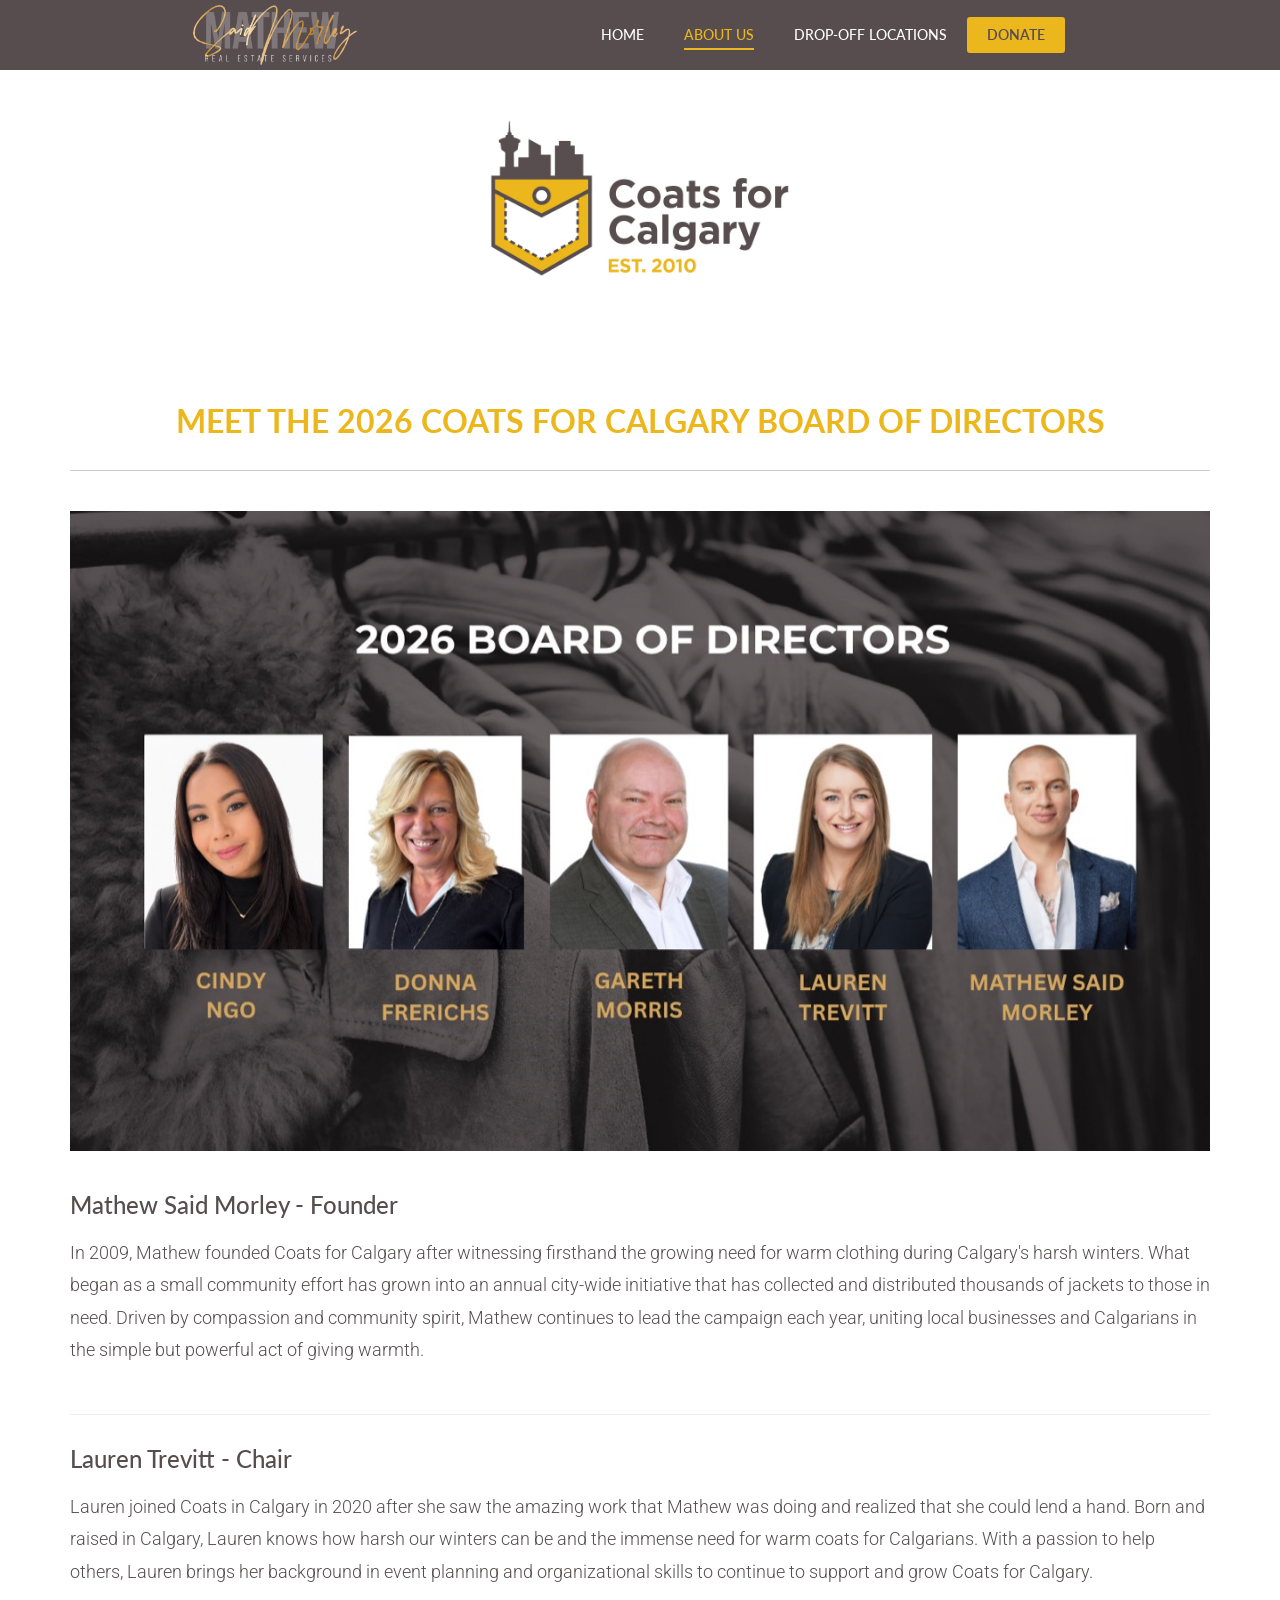
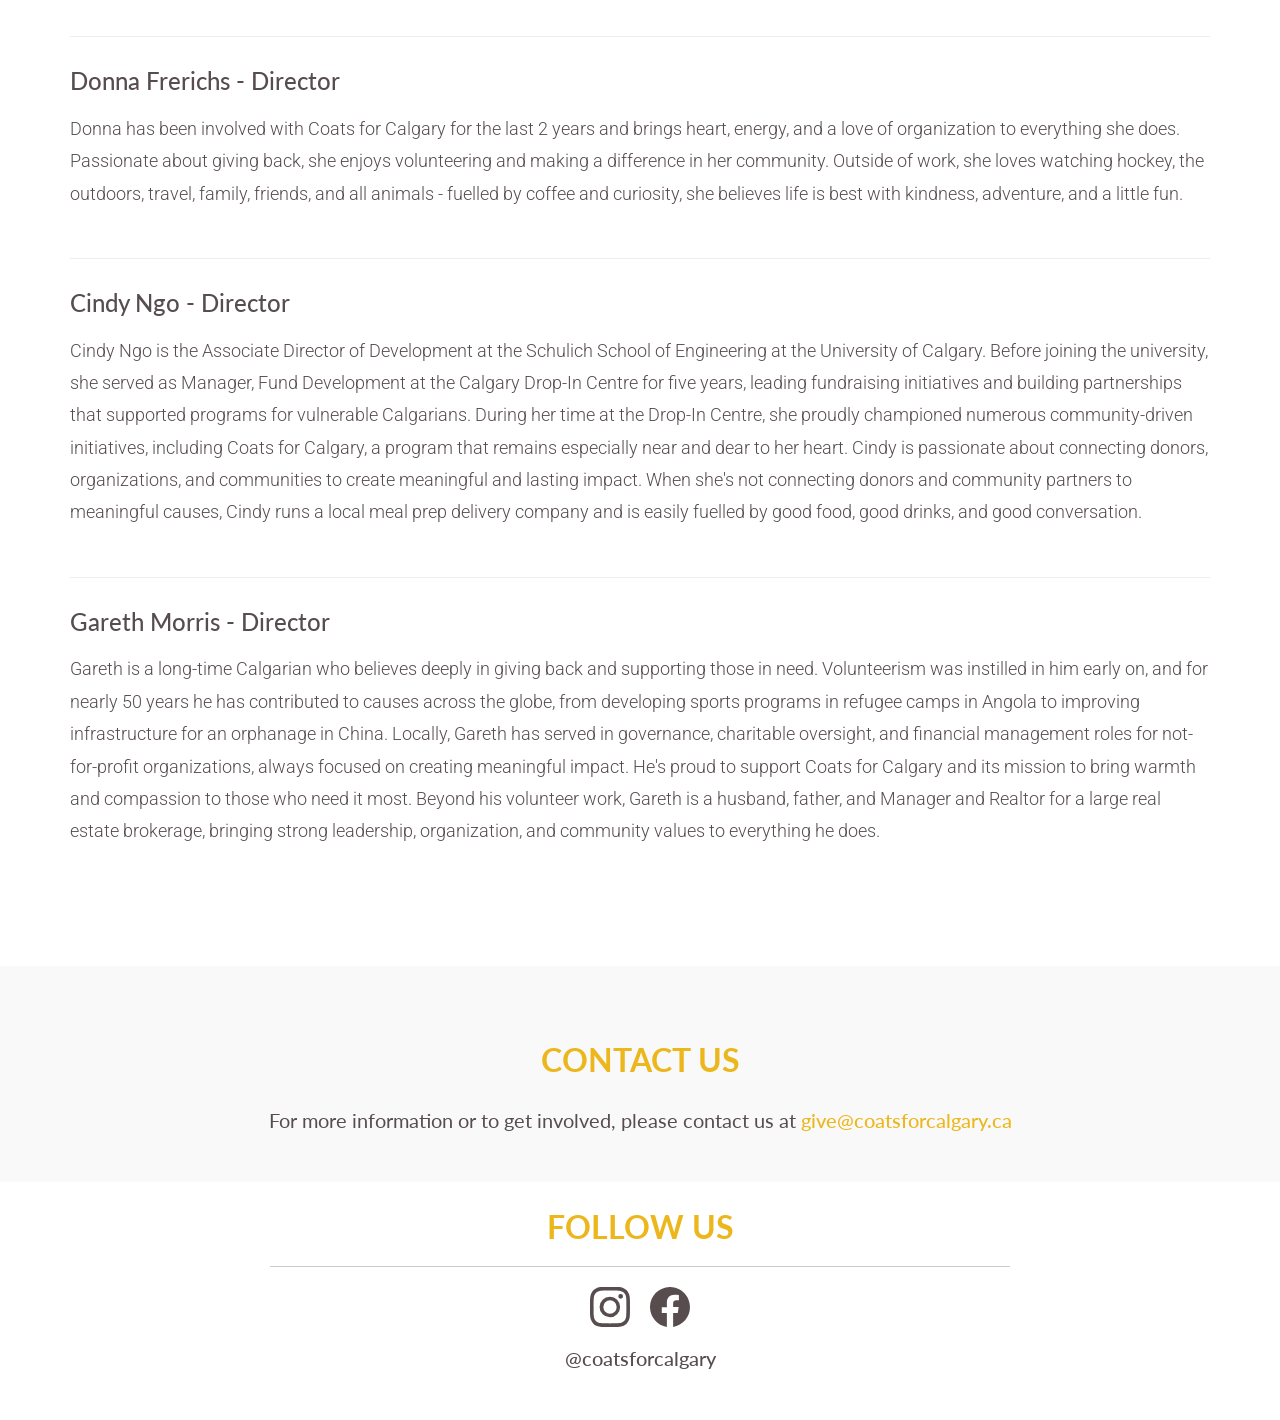
==== about.html @ beddf6ad "Add files via upload" ====
<!doctype html>
<html class="no-js">
  <head>
    <meta charset="utf-8">
    <meta name="description" content="">
    <meta name="viewport" content="width=device-width,initial-scale=1">
    <title>About Us - Coats for Calgary</title>
    <link rel="stylesheet" href="styles/main.css?v=20261008-2">
    <script src="scripts/vendor/modernizr.js"></script>
  </head>
  <body>
    <!--[if IE]>
    <p class="browserupgrade">You are using an <strong>outdated</strong> browser. Please <a href="http://browsehappy.com/">upgrade your browser</a> to improve your experience.</p>
    <![endif]-->
    <header>
      <div class="inner">
        <a href="http://www.mathewsaidmorley.com" target="_blank" class="header-logo"></a>
        <nav aria-label="Main navigation">
          <ul>
            <li><a href="index.html" class="home-link">Home</a></li>
            <li><a href="about.html" class="active" aria-current="page">About Us</a></li>
            <li><a href="index.html#locations" class="locations-link">Drop-Off Locations</a></li>
            <li><a href="https://calgarydropin.ca/coatsforcalgary" target="_blank" class="donate-link">Donate</a></li>
          </ul>
        </nav>
      </div>
    </header>
    <div class="logo"><img src="images/cfc-logo.jpg"></div>
    
    <div class="about">
      <h2>Meet the 2026 Coats for Calgary Board of Directors</h2>
      
      <div class="board-photo">
        <img src="images/board-2026.jpg" alt="2026 Coats for Calgary Board of Directors: Cindy Ngo, Donna Frerichs, Gareth Morris, Lauren Trevitt, and Mathew Said Morley" />
      </div>
      
      <div class="board-member">
        <h3>Mathew Said Morley - Founder</h3>
        <p>In 2009, Mathew founded Coats for Calgary after witnessing firsthand the growing need for warm clothing during Calgary's harsh winters. What began as a small community effort has grown into an annual city-wide initiative that has collected and distributed thousands of jackets to those in need. Driven by compassion and community spirit, Mathew continues to lead the campaign each year, uniting local businesses and Calgarians in the simple but powerful act of giving warmth.</p>
      </div>

      <div class="board-member">
        <h3>Lauren Trevitt - Chair</h3>
        <p>Lauren joined Coats in Calgary in 2020 after she saw the amazing work that Mathew was doing and realized that she could lend a hand. Born and raised in Calgary, Lauren knows how harsh our winters can be and the immense need for warm coats for Calgarians. With a passion to help others, Lauren brings her background in event planning and organizational skills to continue to support and grow Coats for Calgary.</p>
      </div>

      <div class="board-member">
        <h3>Donna Frerichs - Director</h3>
        <p>Donna has been involved with Coats for Calgary for the last 2 years and brings heart, energy, and a love of organization to everything she does. Passionate about giving back, she enjoys volunteering and making a difference in her community. Outside of work, she loves watching hockey, the outdoors, travel, family, friends, and all animals - fuelled by coffee and curiosity, she believes life is best with kindness, adventure, and a little fun.</p>
      </div>

      <div class="board-member">
        <h3>Cindy Ngo - Director</h3>
        <p>Cindy Ngo is the Associate Director of Development at the Schulich School of Engineering at the University of Calgary. Before joining the university, she served as Manager, Fund Development at the Calgary Drop-In Centre for five years, leading fundraising initiatives and building partnerships that supported programs for vulnerable Calgarians. During her time at the Drop-In Centre, she proudly championed numerous community-driven initiatives, including Coats for Calgary, a program that remains especially near and dear to her heart. Cindy is passionate about connecting donors, organizations, and communities to create meaningful and lasting impact. When she's not connecting donors and community partners to meaningful causes, Cindy runs a local meal prep delivery company and is easily fuelled by good food, good drinks, and good conversation.</p>
      </div>

      <div class="board-member">
        <h3>Gareth Morris - Director</h3>
        <p>Gareth is a long-time Calgarian who believes deeply in giving back and supporting those in need. Volunteerism was instilled in him early on, and for nearly 50 years he has contributed to causes across the globe, from developing sports programs in refugee camps in Angola to improving infrastructure for an orphanage in China. Locally, Gareth has served in governance, charitable oversight, and financial management roles for not-for-profit organizations, always focused on creating meaningful impact. He's proud to support Coats for Calgary and its mission to bring warmth and compassion to those who need it most. Beyond his volunteer work, Gareth is a husband, father, and Manager and Realtor for a large real estate brokerage, bringing strong leadership, organization, and community values to everything he does.</p>
      </div>
    </div>

    <div class="contact-info">
      <h2>Contact Us</h2>
      <p>For more information or to get involved, please contact us at <a href="mailto:give@coatsforcalgary.ca">give@coatsforcalgary.ca</a></p>
    </div>

    <div class="social-media">
      <h2>Follow Us</h2>
      <div class="social-links">
        <a href="https://www.instagram.com/coatsforcalgary" target="_blank">
          <svg xmlns="http://www.w3.org/2000/svg" width="16" height="16" fill="currentColor" class="bi bi-instagram" viewBox="0 0 16 16">
            <path d="M8 0C5.829 0 5.556.01 4.703.048 3.85.088 3.269.222 2.76.42a3.9 3.9 0 0 0-1.417.923A3.9 3.9 0 0 0 .42 2.76C.222 3.268.087 3.85.048 4.7.01 5.555 0 5.827 0 8.001c0 2.172.01 2.444.048 3.297.04.852.174 1.433.372 1.942.205.526.478.972.923 1.417.444.445.89.719 1.416.923.51.198 1.09.333 1.942.372C5.555 15.99 5.827 16 8 16s2.444-.01 3.298-.048c.851-.04 1.434-.174 1.943-.372a3.9 3.9 0 0 0 1.416-.923c.445-.445.718-.891.923-1.417.197-.509.332-1.09.372-1.942C15.99 10.445 16 10.173 16 8s-.01-2.445-.048-3.299c-.04-.851-.175-1.433-.372-1.941a3.9 3.9 0 0 0-.923-1.417A3.9 3.9 0 0 0 13.24.42c-.51-.198-1.092-.333-1.943-.372C10.443.01 10.172 0 7.998 0zm-.717 1.442h.718c2.136 0 2.389.007 3.232.046.78.035 1.204.166 1.486.275.373.145.64.319.92.599s.453.546.598.92c.11.281.24.705.275 1.485.039.843.047 1.096.047 3.231s-.008 2.389-.047 3.232c-.035.78-.166 1.203-.275 1.485a2.5 2.5 0 0 1-.599.919c-.28.28-.546.453-.92.598-.28.11-.704.24-1.485.276-.843.038-1.096.047-3.232.047s-2.39-.009-3.233-.047c-.78-.036-1.203-.166-1.485-.276a2.5 2.5 0 0 1-.92-.598 2.5 2.5 0 0 1-.6-.92c-.109-.281-.24-.705-.275-1.485-.038-.843-.046-1.096-.046-3.233s.008-2.388.046-3.231c.036-.78.166-1.204.276-1.486.145-.373.319-.64.599-.92s.546-.453.92-.598c.282-.11.705-.24 1.485-.276.738-.034 1.024-.044 2.515-.045zm4.988 1.328a.96.96 0 1 0 0 1.92.96.96 0 0 0 0-1.92m-4.27 1.122a4.109 4.109 0 1 0 0 8.217 4.109 4.109 0 0 0 0-8.217m0 1.441a2.667 2.667 0 1 1 0 5.334 2.667 2.667 0 0 1 0-5.334"/>
          </svg>
        </a>
        <a href="https://www.facebook.com/coatsforcalgary" target="_blank">
          <svg xmlns="http://www.w3.org/2000/svg" width="16" height="16" fill="currentColor" class="bi bi-facebook" viewBox="0 0 16 16">
            <path d="M16 8.049c0-4.446-3.582-8.05-8-8.05C3.58 0-.002 3.603-.002 8.05c0 4.017 2.926 7.347 6.75 7.951v-5.625h-2.03V8.05H6.75V6.275c0-2.017 1.195-3.131 3.022-3.131.876 0 1.791.157 1.791.157v1.98h-1.009c-.993 0-1.303.621-1.303 1.258v1.51h2.218l-.354 2.326H9.25V16c3.824-.604 6.75-3.934 6.75-7.951"/>
          </svg>
        </a>
      </div>
      <div class="social-handle">@coatsforcalgary</div>
    </div>

    <script src="scripts/vendor.js"></script><script src="scripts/main.js?v=20261008-1"></script>
  </body>
</html>
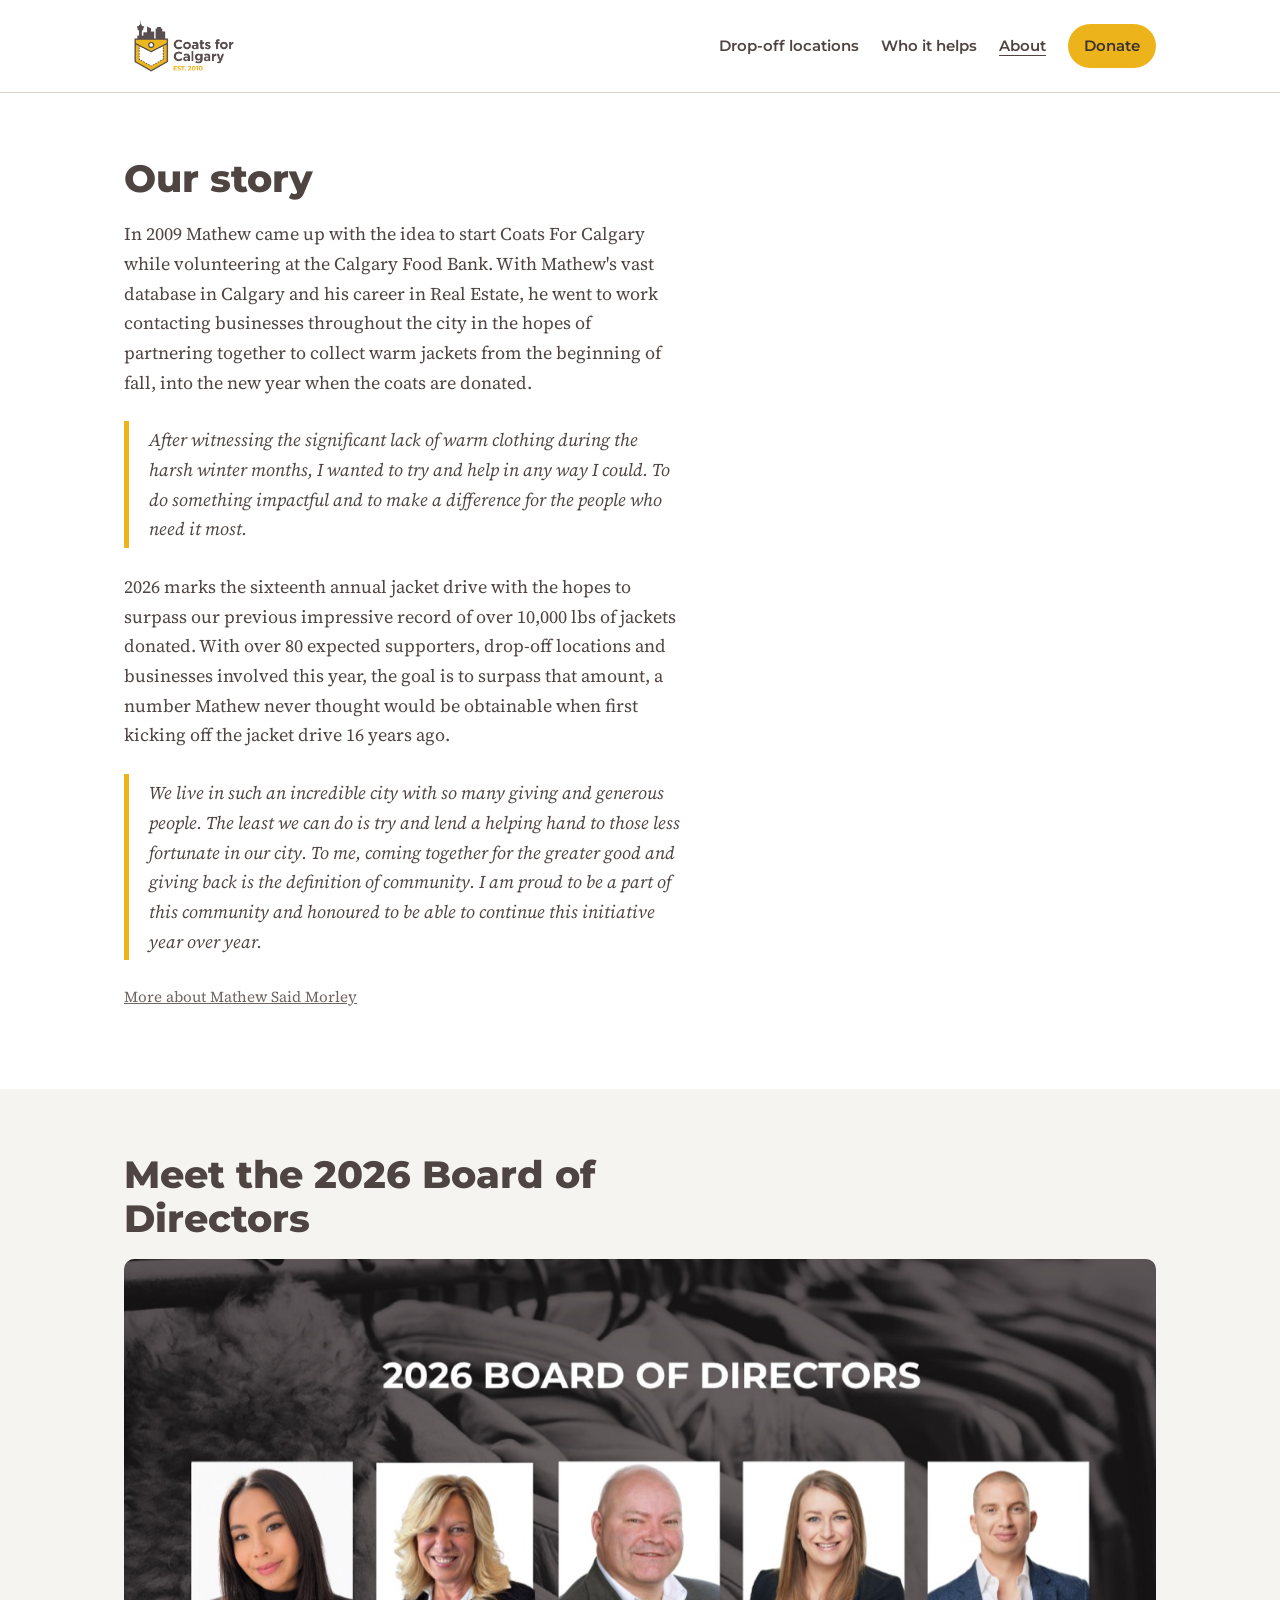
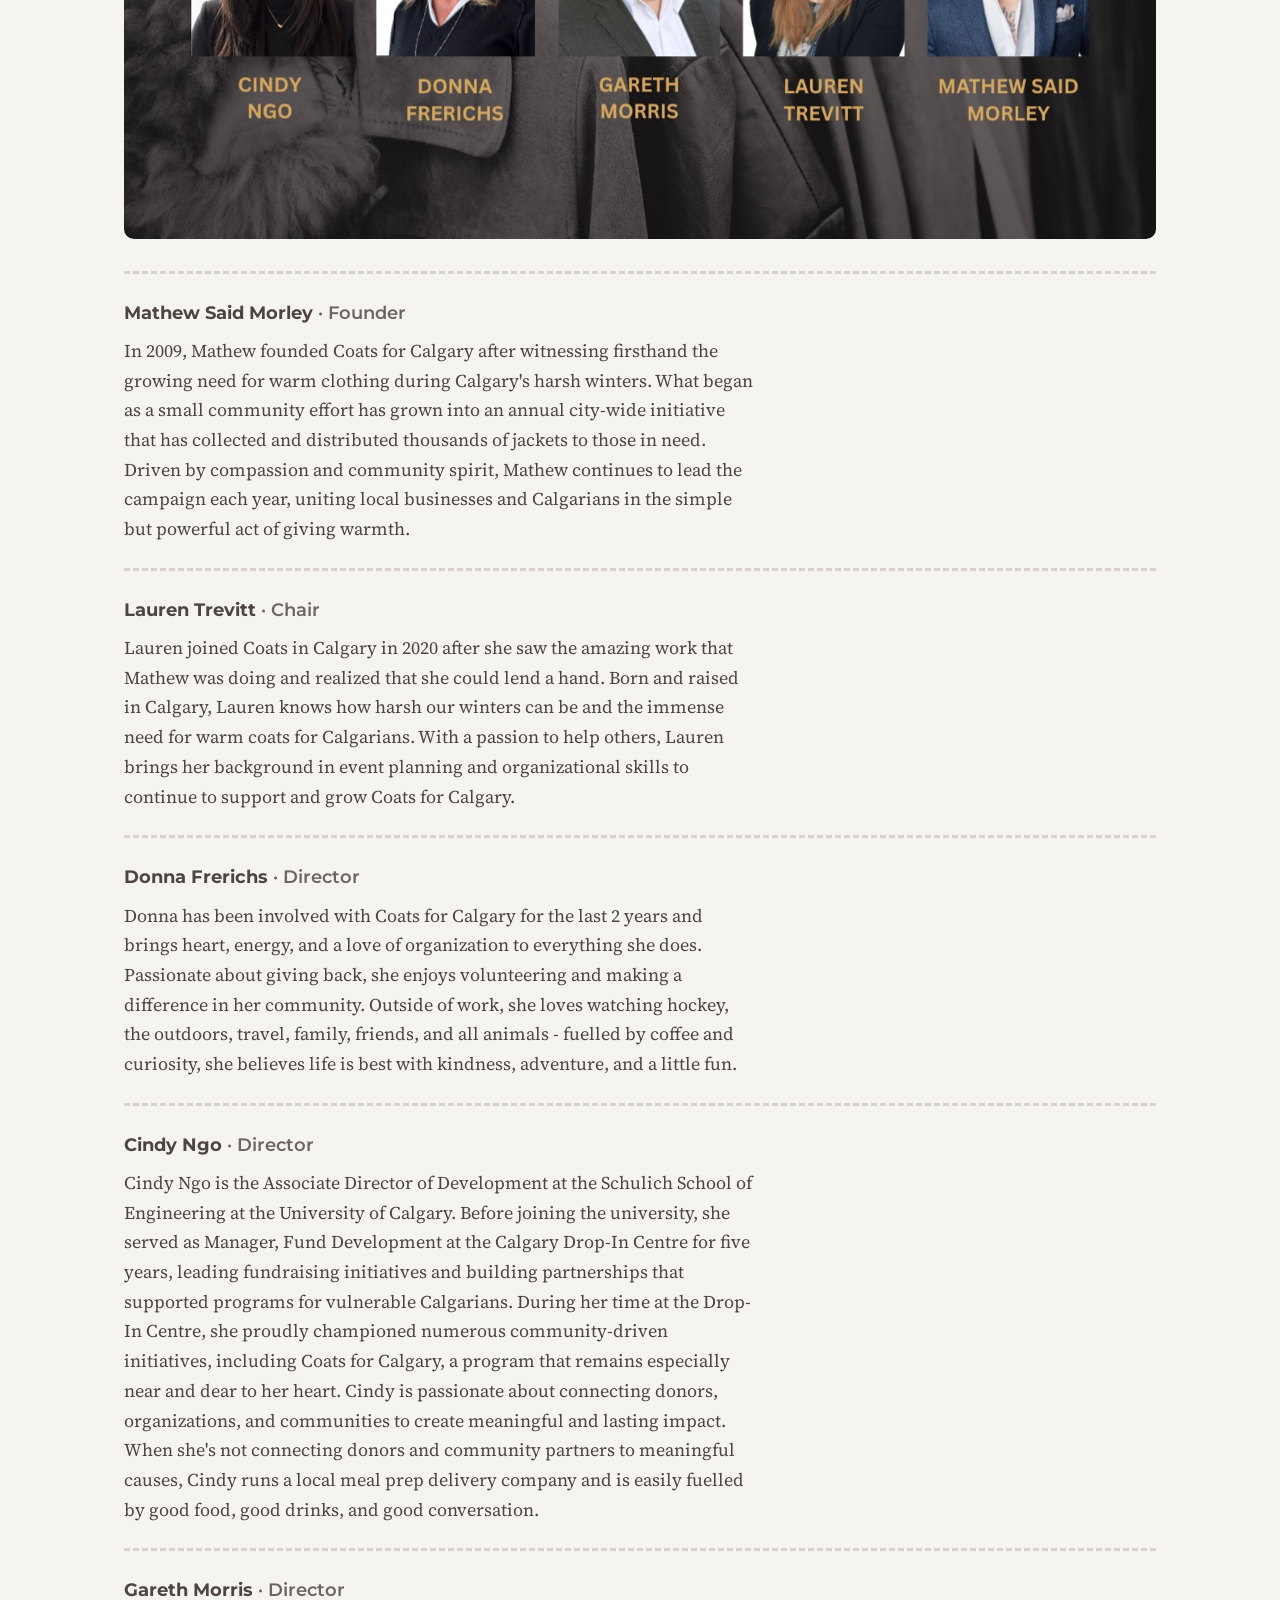
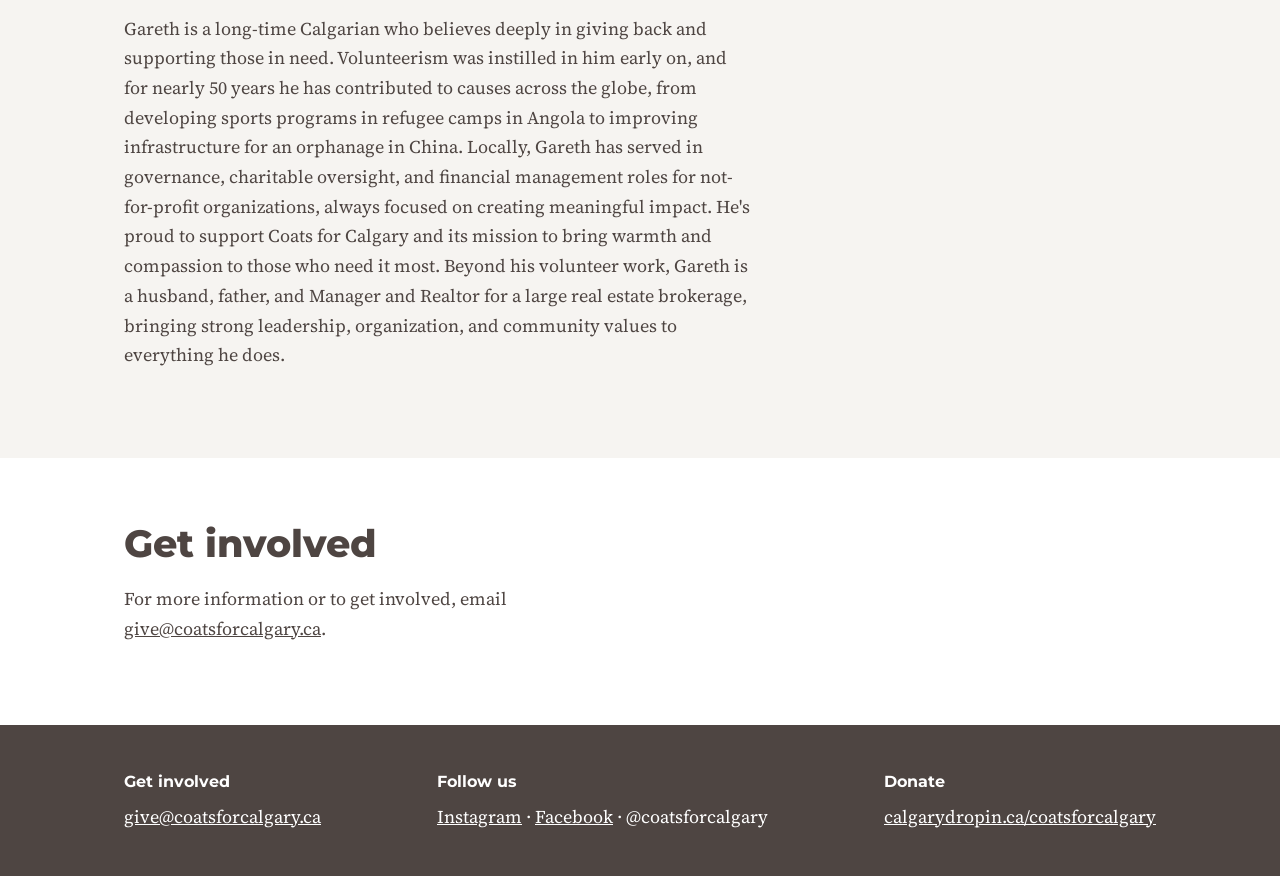
==== commit 6b68f9ac: "Approved home page redesign; origin story moved to About" ====
--- a/about.html
+++ b/about.html
@@ -1,87 +1,90 @@
 <!doctype html>
-<html class="no-js">
-  <head>
-    <meta charset="utf-8">
-    <meta name="description" content="">
-    <meta name="viewport" content="width=device-width,initial-scale=1">
-    <title>About Us - Coats for Calgary</title>
-    <link rel="stylesheet" href="styles/main.css?v=20261008-2">
-    <script src="scripts/vendor/modernizr.js"></script>
-  </head>
-  <body>
-    <!--[if IE]>
-    <p class="browserupgrade">You are using an <strong>outdated</strong> browser. Please <a href="http://browsehappy.com/">upgrade your browser</a> to improve your experience.</p>
-    <![endif]-->
-    <header>
-      <div class="inner">
-        <a href="http://www.mathewsaidmorley.com" target="_blank" class="header-logo"></a>
-        <nav aria-label="Main navigation">
-          <ul>
-            <li><a href="index.html" class="home-link">Home</a></li>
-            <li><a href="about.html" class="active" aria-current="page">About Us</a></li>
-            <li><a href="index.html#locations" class="locations-link">Drop-Off Locations</a></li>
-            <li><a href="https://calgarydropin.ca/coatsforcalgary" target="_blank" class="donate-link">Donate</a></li>
-          </ul>
-        </nav>
-      </div>
-    </header>
-    <div class="logo"><img src="images/cfc-logo.jpg"></div>
-    
-    <div class="about">
-      <h2>Meet the 2026 Coats for Calgary Board of Directors</h2>
-      
-      <div class="board-photo">
-        <img src="images/board-2026.jpg" alt="2026 Coats for Calgary Board of Directors: Cindy Ngo, Donna Frerichs, Gareth Morris, Lauren Trevitt, and Mathew Said Morley" />
-      </div>
-      
-      <div class="board-member">
-        <h3>Mathew Said Morley - Founder</h3>
-        <p>In 2009, Mathew founded Coats for Calgary after witnessing firsthand the growing need for warm clothing during Calgary's harsh winters. What began as a small community effort has grown into an annual city-wide initiative that has collected and distributed thousands of jackets to those in need. Driven by compassion and community spirit, Mathew continues to lead the campaign each year, uniting local businesses and Calgarians in the simple but powerful act of giving warmth.</p>
-      </div>
+<html lang="en">
+<head>
+<meta charset="utf-8">
+<meta name="viewport" content="width=device-width, initial-scale=1, viewport-fit=cover">
+<title>About · Coats for Calgary</title>
+<meta name="description" content="Drop off a warm coat at a location across Calgary. Coats for Calgary collects coats, mitts, gloves and scarves for the Calgary Drop-In Centre and more than 100 social service groups.">
+<meta property="og:type" content="website">
+<meta property="og:title" content="About · Coats for Calgary">
+<meta property="og:description" content="Your old winter coat could keep someone warm tonight. Drop off any coat, in any condition, at a location across Calgary.">
+<meta property="og:url" content="https://coatsforcalgary.ca/about.html">
+<meta property="og:image" content="https://coatsforcalgary.ca/images/cfc-logo.jpg">
+<meta name="twitter:card" content="summary_large_image">
+<link rel="preconnect" href="https://fonts.googleapis.com">
+<link rel="preconnect" href="https://fonts.gstatic.com" crossorigin>
+<link href="https://fonts.googleapis.com/css2?family=Montserrat:wght@500;600;700;800&family=Source+Serif+4:opsz,wght@8..60,400;8..60,600&display=swap" rel="stylesheet">
+<link rel="stylesheet" href="styles/main.css?v=20261015-1">
+</head>
+<body>
 
-      <div class="board-member">
-        <h3>Lauren Trevitt - Chair</h3>
-        <p>Lauren joined Coats in Calgary in 2020 after she saw the amazing work that Mathew was doing and realized that she could lend a hand. Born and raised in Calgary, Lauren knows how harsh our winters can be and the immense need for warm coats for Calgarians. With a passion to help others, Lauren brings her background in event planning and organizational skills to continue to support and grow Coats for Calgary.</p>
-      </div>
+<header>
+  <div class="wrap">
+    <a class="logo" href="index.html" aria-label="Coats for Calgary home"><img src="images/cfc-logo.jpg" alt="Coats for Calgary, est. 2010"></a>
+    <nav class="nav" aria-label="Main">
+      <a href="index.html#locations">Drop-off locations</a>
+      <a href="index.html#helps">Who it helps</a>
+      <a href="about.html" aria-current="page">About</a>
+      <a class="give" href="https://calgarydropin.ca/coatsforcalgary" target="_blank" rel="noopener">Donate</a>
+    </nav>
+  </div>
+</header>
 
-      <div class="board-member">
-        <h3>Donna Frerichs - Director</h3>
-        <p>Donna has been involved with Coats for Calgary for the last 2 years and brings heart, energy, and a love of organization to everything she does. Passionate about giving back, she enjoys volunteering and making a difference in her community. Outside of work, she loves watching hockey, the outdoors, travel, family, friends, and all animals - fuelled by coffee and curiosity, she believes life is best with kindness, adventure, and a little fun.</p>
-      </div>
+<main>
+<section>
+  <div class="wrap">
+    <h1 class="big">Our story</h1>
+    <p class="lede">In 2009 Mathew came up with the idea to start Coats For Calgary while volunteering at the Calgary Food Bank. With Mathew's vast database in Calgary and his career in Real Estate, he went to work contacting businesses throughout the city in the hopes of partnering together to collect warm jackets from the beginning of fall, into the new year when the coats are donated.</p>
+    <p class="quote">After witnessing the significant lack of warm clothing during the harsh winter months, I wanted to try and help in any way I could. To do something impactful and to make a difference for the people who need it most.</p>
+    <p class="lede">2026 marks the sixteenth annual jacket drive with the hopes to surpass our previous impressive record of over 10,000 lbs of jackets donated. With over 80 expected supporters, drop-off locations and businesses involved this year, the goal is to surpass that amount, a number Mathew never thought would be obtainable when first kicking off the jacket drive 16 years ago.</p>
+    <p class="quote">We live in such an incredible city with so many giving and generous people. The least we can do is try and lend a helping hand to those less fortunate in our city. To me, coming together for the greater good and giving back is the definition of community. I am proud to be a part of this community and honoured to be able to continue this initiative year over year.</p>
+    <p class="small"><a href="http://www.mathewsaidmorley.com" target="_blank" rel="noopener">More about Mathew Said Morley</a></p>
+  </div>
+</section>
 
-      <div class="board-member">
-        <h3>Cindy Ngo - Director</h3>
-        <p>Cindy Ngo is the Associate Director of Development at the Schulich School of Engineering at the University of Calgary. Before joining the university, she served as Manager, Fund Development at the Calgary Drop-In Centre for five years, leading fundraising initiatives and building partnerships that supported programs for vulnerable Calgarians. During her time at the Drop-In Centre, she proudly championed numerous community-driven initiatives, including Coats for Calgary, a program that remains especially near and dear to her heart. Cindy is passionate about connecting donors, organizations, and communities to create meaningful and lasting impact. When she's not connecting donors and community partners to meaningful causes, Cindy runs a local meal prep delivery company and is easily fuelled by good food, good drinks, and good conversation.</p>
-      </div>
+<section class="alt">
+  <div class="wrap">
+    <h2 class="big">Meet the 2026 Board of Directors</h2>
+    <div class="board-photo">
+      <img src="images/board-2026.jpg" alt="2026 Coats for Calgary Board of Directors: Cindy Ngo, Donna Frerichs, Gareth Morris, Lauren Trevitt, and Mathew Said Morley">
+    </div>
+    <div class="member">
+      <h3>Mathew Said Morley <span class="role">· Founder</span></h3>
+      <p>In 2009, Mathew founded Coats for Calgary after witnessing firsthand the growing need for warm clothing during Calgary's harsh winters. What began as a small community effort has grown into an annual city-wide initiative that has collected and distributed thousands of jackets to those in need. Driven by compassion and community spirit, Mathew continues to lead the campaign each year, uniting local businesses and Calgarians in the simple but powerful act of giving warmth.</p>
+    </div>
+    <div class="member">
+      <h3>Lauren Trevitt <span class="role">· Chair</span></h3>
+      <p>Lauren joined Coats in Calgary in 2020 after she saw the amazing work that Mathew was doing and realized that she could lend a hand. Born and raised in Calgary, Lauren knows how harsh our winters can be and the immense need for warm coats for Calgarians. With a passion to help others, Lauren brings her background in event planning and organizational skills to continue to support and grow Coats for Calgary.</p>
+    </div>
+    <div class="member">
+      <h3>Donna Frerichs <span class="role">· Director</span></h3>
+      <p>Donna has been involved with Coats for Calgary for the last 2 years and brings heart, energy, and a love of organization to everything she does. Passionate about giving back, she enjoys volunteering and making a difference in her community. Outside of work, she loves watching hockey, the outdoors, travel, family, friends, and all animals - fuelled by coffee and curiosity, she believes life is best with kindness, adventure, and a little fun.</p>
+    </div>
+    <div class="member">
+      <h3>Cindy Ngo <span class="role">· Director</span></h3>
+      <p>Cindy Ngo is the Associate Director of Development at the Schulich School of Engineering at the University of Calgary. Before joining the university, she served as Manager, Fund Development at the Calgary Drop-In Centre for five years, leading fundraising initiatives and building partnerships that supported programs for vulnerable Calgarians. During her time at the Drop-In Centre, she proudly championed numerous community-driven initiatives, including Coats for Calgary, a program that remains especially near and dear to her heart. Cindy is passionate about connecting donors, organizations, and communities to create meaningful and lasting impact. When she's not connecting donors and community partners to meaningful causes, Cindy runs a local meal prep delivery company and is easily fuelled by good food, good drinks, and good conversation.</p>
+    </div>
+    <div class="member">
+      <h3>Gareth Morris <span class="role">· Director</span></h3>
+      <p>Gareth is a long-time Calgarian who believes deeply in giving back and supporting those in need. Volunteerism was instilled in him early on, and for nearly 50 years he has contributed to causes across the globe, from developing sports programs in refugee camps in Angola to improving infrastructure for an orphanage in China. Locally, Gareth has served in governance, charitable oversight, and financial management roles for not-for-profit organizations, always focused on creating meaningful impact. He's proud to support Coats for Calgary and its mission to bring warmth and compassion to those who need it most. Beyond his volunteer work, Gareth is a husband, father, and Manager and Realtor for a large real estate brokerage, bringing strong leadership, organization, and community values to everything he does.</p>
+    </div>
+  </div>
+</section>
 
-      <div class="board-member">
-        <h3>Gareth Morris - Director</h3>
-        <p>Gareth is a long-time Calgarian who believes deeply in giving back and supporting those in need. Volunteerism was instilled in him early on, and for nearly 50 years he has contributed to causes across the globe, from developing sports programs in refugee camps in Angola to improving infrastructure for an orphanage in China. Locally, Gareth has served in governance, charitable oversight, and financial management roles for not-for-profit organizations, always focused on creating meaningful impact. He's proud to support Coats for Calgary and its mission to bring warmth and compassion to those who need it most. Beyond his volunteer work, Gareth is a husband, father, and Manager and Realtor for a large real estate brokerage, bringing strong leadership, organization, and community values to everything he does.</p>
-      </div>
-    </div>
+<section>
+  <div class="wrap">
+    <h2 class="big">Get involved</h2>
+    <p class="lede">For more information or to get involved, email <a href="mailto:give@coatsforcalgary.ca">give@coatsforcalgary.ca</a>.</p>
+  </div>
+</section>
+</main>
 
-    <div class="contact-info">
-      <h2>Contact Us</h2>
-      <p>For more information or to get involved, please contact us at <a href="mailto:give@coatsforcalgary.ca">give@coatsforcalgary.ca</a></p>
-    </div>
-
-    <div class="social-media">
-      <h2>Follow Us</h2>
-      <div class="social-links">
-        <a href="https://www.instagram.com/coatsforcalgary" target="_blank">
-          <svg xmlns="http://www.w3.org/2000/svg" width="16" height="16" fill="currentColor" class="bi bi-instagram" viewBox="0 0 16 16">
-            <path d="M8 0C5.829 0 5.556.01 4.703.048 3.85.088 3.269.222 2.76.42a3.9 3.9 0 0 0-1.417.923A3.9 3.9 0 0 0 .42 2.76C.222 3.268.087 3.85.048 4.7.01 5.555 0 5.827 0 8.001c0 2.172.01 2.444.048 3.297.04.852.174 1.433.372 1.942.205.526.478.972.923 1.417.444.445.89.719 1.416.923.51.198 1.09.333 1.942.372C5.555 15.99 5.827 16 8 16s2.444-.01 3.298-.048c.851-.04 1.434-.174 1.943-.372a3.9 3.9 0 0 0 1.416-.923c.445-.445.718-.891.923-1.417.197-.509.332-1.09.372-1.942C15.99 10.445 16 10.173 16 8s-.01-2.445-.048-3.299c-.04-.851-.175-1.433-.372-1.941a3.9 3.9 0 0 0-.923-1.417A3.9 3.9 0 0 0 13.24.42c-.51-.198-1.092-.333-1.943-.372C10.443.01 10.172 0 7.998 0zm-.717 1.442h.718c2.136 0 2.389.007 3.232.046.78.035 1.204.166 1.486.275.373.145.64.319.92.599s.453.546.598.92c.11.281.24.705.275 1.485.039.843.047 1.096.047 3.231s-.008 2.389-.047 3.232c-.035.78-.166 1.203-.275 1.485a2.5 2.5 0 0 1-.599.919c-.28.28-.546.453-.92.598-.28.11-.704.24-1.485.276-.843.038-1.096.047-3.232.047s-2.39-.009-3.233-.047c-.78-.036-1.203-.166-1.485-.276a2.5 2.5 0 0 1-.92-.598 2.5 2.5 0 0 1-.6-.92c-.109-.281-.24-.705-.275-1.485-.038-.843-.046-1.096-.046-3.233s.008-2.388.046-3.231c.036-.78.166-1.204.276-1.486.145-.373.319-.64.599-.92s.546-.453.92-.598c.282-.11.705-.24 1.485-.276.738-.034 1.024-.044 2.515-.045zm4.988 1.328a.96.96 0 1 0 0 1.92.96.96 0 0 0 0-1.92m-4.27 1.122a4.109 4.109 0 1 0 0 8.217 4.109 4.109 0 0 0 0-8.217m0 1.441a2.667 2.667 0 1 1 0 5.334 2.667 2.667 0 0 1 0-5.334"/>
-          </svg>
-        </a>
-        <a href="https://www.facebook.com/coatsforcalgary" target="_blank">
-          <svg xmlns="http://www.w3.org/2000/svg" width="16" height="16" fill="currentColor" class="bi bi-facebook" viewBox="0 0 16 16">
-            <path d="M16 8.049c0-4.446-3.582-8.05-8-8.05C3.58 0-.002 3.603-.002 8.05c0 4.017 2.926 7.347 6.75 7.951v-5.625h-2.03V8.05H6.75V6.275c0-2.017 1.195-3.131 3.022-3.131.876 0 1.791.157 1.791.157v1.98h-1.009c-.993 0-1.303.621-1.303 1.258v1.51h2.218l-.354 2.326H9.25V16c3.824-.604 6.75-3.934 6.75-7.951"/>
-          </svg>
-        </a>
-      </div>
-      <div class="social-handle">@coatsforcalgary</div>
-    </div>
-
-    <script src="scripts/vendor.js"></script><script src="scripts/main.js?v=20261008-1"></script>
-  </body>
+<footer>
+  <div class="wrap">
+    <div><h3>Get involved</h3><p><a href="mailto:give@coatsforcalgary.ca">give@coatsforcalgary.ca</a></p></div>
+    <div><h3>Follow us</h3><p><a href="https://www.instagram.com/coatsforcalgary" target="_blank" rel="noopener">Instagram</a> · <a href="https://www.facebook.com/coatsforcalgary" target="_blank" rel="noopener">Facebook</a> · @coatsforcalgary</p></div>
+    <div><h3>Donate</h3><p><a href="https://calgarydropin.ca/coatsforcalgary" target="_blank" rel="noopener">calgarydropin.ca/coatsforcalgary</a></p></div>
+  </div>
+</footer>
+</body>
 </html>
--- a/styles/main.css
+++ b/styles/main.css
@@ -0,0 +1,110 @@
+:root{
+  --bg:#ffffff; --paper:#f6f4f1; --ink:#4e4542; --ink-soft:#6f6560;
+  --gold:#ecb31b; --gold-ink:#3b3330; --line:#d9d2cc; --flag:#fff4cf; --flag-ink:#6b5200;
+  color-scheme:light;
+  box-sizing:border-box;
+  padding-top:env(safe-area-inset-top,0px); padding-bottom:env(safe-area-inset-bottom,0px);
+}
+@media (prefers-color-scheme:dark){
+  :root:not([data-theme="light"]){
+    --bg:#2b2523; --paper:#352e2b; --ink:#f1ece8; --ink-soft:#c9bfb8;
+    --gold:#f0bb2a; --gold-ink:#2b2523; --line:#544a46; --flag:#4a3d12; --flag-ink:#ffe08a;
+    color-scheme:dark;
+  }
+}
+:root[data-theme="dark"]{
+  --bg:#2b2523; --paper:#352e2b; --ink:#f1ece8; --ink-soft:#c9bfb8;
+  --gold:#f0bb2a; --gold-ink:#2b2523; --line:#544a46; --flag:#4a3d12; --flag-ink:#ffe08a;
+  color-scheme:dark;
+}
+html{scroll-padding-top:env(safe-area-inset-top,0px)}
+*,*::before,*::after{box-sizing:inherit}
+body{margin:0;background:var(--bg);color:var(--ink);font-family:"Source Serif 4",Georgia,serif;font-size:1.125rem;line-height:1.65}
+h1,h2,h3,.nav,.btn,.stat b,.draft,.tbd{font-family:Montserrat,"Helvetica Neue",Arial,sans-serif}
+a{color:inherit}
+:focus-visible{outline:3px solid var(--gold);outline-offset:3px}
+.wrap{max-width:1080px;margin:0 auto;padding:0 24px}
+
+.draft-unused{background:var(--flag);color:var(--flag-ink);font-size:.85rem;font-weight:600;padding:10px 24px;text-align:center;line-height:1.4}
+.tbd{background:var(--flag);color:var(--flag-ink);font-size:.78em;font-weight:700;padding:1px 7px;border-radius:4px;white-space:nowrap}
+
+header{border-bottom:1px solid var(--line)}
+header .wrap{display:flex;align-items:center;justify-content:space-between;gap:16px;padding-top:14px;padding-bottom:14px;flex-wrap:wrap}
+.logo{display:block;background:#fff;border-radius:8px;padding:6px 10px}
+.logo img{display:block;height:52px;width:auto}
+.nav{display:flex;gap:22px;align-items:center;font-weight:600;font-size:.95rem;flex-wrap:wrap}
+.nav a{text-decoration:none}
+.nav a:hover{text-decoration:underline;text-underline-offset:4px}
+.nav .give{background:var(--gold);color:var(--gold-ink);padding:9px 16px;border-radius:999px}
+
+/* hero: the stitched pocket is the one bold thing */
+.hero{padding:56px 0 64px}
+.hero .wrap{display:grid;grid-template-columns:1.25fr 1fr;gap:48px;align-items:center}
+.hero h1{font-size:clamp(2.2rem,5vw,3.6rem);line-height:1.05;font-weight:800;margin:0 0 18px;letter-spacing:-.01em}
+.hero p{font-size:1.25rem;color:var(--ink-soft);margin:0 0 28px;max-width:34ch}
+.btns{display:flex;gap:12px;flex-wrap:wrap}
+.btn{display:inline-block;font-weight:700;font-size:1rem;padding:14px 22px;border-radius:999px;text-decoration:none;border:2px solid var(--ink)}
+.btn.primary{background:var(--ink);color:var(--bg)}
+.btn.primary:hover{background:transparent;color:var(--ink)}
+.btn.ghost:hover{background:var(--ink);color:var(--bg)}
+.pocket{background:var(--gold);color:var(--gold-ink);border-radius:6px 6px 40% 40% / 6px 6px 22% 22%;padding:34px 30px 54px;position:relative}
+.pocket::before{content:"";position:absolute;inset:14px 14px 22px;border:3px dashed var(--gold-ink);border-radius:4px 4px 40% 40% / 4px 4px 22% 22%;opacity:.55;pointer-events:none}
+.pocket h2{font-size:1rem;margin:0 0 6px;font-weight:700}
+.pocket .dates{font-family:Montserrat,sans-serif;font-weight:800;font-size:1.7rem;line-height:1.15;margin:0 0 14px}
+.pocket p{margin:0;font-size:1rem;position:relative}
+
+section{padding:64px 0}
+section.alt{background:var(--paper)}
+.big{font-size:clamp(1.7rem,3.4vw,2.4rem);line-height:1.15;font-weight:800;margin:0 0 18px;max-width:22ch}
+.lede{max-width:62ch}
+
+.helps{display:grid;grid-template-columns:1.1fr 1fr;gap:48px;align-items:start}
+.stats{display:grid;gap:0;border-top:3px dashed var(--line)}
+.stat{padding:18px 0;border-bottom:3px dashed var(--line);display:flex;gap:18px;align-items:baseline}
+.stat b{font-size:2.2rem;font-weight:800;min-width:6.4ch;flex-shrink:0;color:var(--ink)}
+.stat span{color:var(--ink-soft)}
+.why h3{font-size:1.15rem;margin:28px 0 8px}
+
+.bring{display:grid;grid-template-columns:1fr 1fr;gap:40px}
+.bring ul{margin:0;padding-left:1.2em}
+.bring li{margin:6px 0}
+.bring h3{font-size:1.15rem;margin:0 0 10px}
+
+.locs{display:grid;grid-template-columns:repeat(auto-fill,minmax(240px,1fr));gap:18px;margin-top:28px}
+.loc{border:3px dashed var(--line);border-radius:10px;padding:18px 20px}
+.loc h3{font-size:1.05rem;margin:0 0 4px}
+.loc p{margin:0;color:var(--ink-soft);font-size:1rem}
+.loc a{font-family:Montserrat,sans-serif;font-weight:600;font-size:.9rem}
+
+.record{display:grid;grid-template-columns:1fr 1fr;gap:48px;align-items:center}
+.bar{height:22px;border-radius:999px;background:var(--line);overflow:hidden;margin:14px 0 8px}
+.bar i{display:block;height:100%;width:38%;background:var(--gold)}
+.small{font-size:.95rem;color:var(--ink-soft)}
+
+.logos{display:grid;grid-template-columns:repeat(auto-fill,minmax(150px,1fr));gap:14px;margin-top:24px}
+.logos div{aspect-ratio:3/2;border:2px solid var(--line);border-radius:8px;display:grid;place-items:center;color:var(--ink-soft);font-family:Montserrat,sans-serif;font-size:.85rem;font-weight:600}
+
+.feed{display:grid;grid-template-columns:repeat(4,1fr);gap:10px;margin-top:24px}
+.feed div{aspect-ratio:1;background:var(--line);border-radius:6px}
+
+footer{background:var(--ink);color:var(--bg);padding:44px 0}
+footer .wrap{display:flex;justify-content:space-between;gap:24px;flex-wrap:wrap}
+footer h3{font-family:Montserrat,sans-serif;font-size:1rem;margin:0 0 6px}
+footer p{margin:0}
+
+@media (max-width:820px){
+  .hero .wrap,.helps,.bring,.record{grid-template-columns:1fr;gap:32px}
+  .feed{grid-template-columns:repeat(2,1fr)}
+  .nav{gap:14px}
+}
+
+.soon{font-family:Montserrat,sans-serif;font-weight:700;font-size:1.05rem;border:3px dashed var(--line);border-radius:10px;padding:22px 24px;margin-top:24px;max-width:640px}
+.soon p{margin:6px 0 0;font-family:"Source Serif 4",Georgia,serif;font-weight:400;color:var(--ink-soft)}
+.nav a[aria-current="page"]{text-decoration:underline;text-underline-offset:4px}
+.quote{border-left:5px solid var(--gold);padding:4px 0 4px 20px;margin:24px 0;font-style:italic;max-width:62ch}
+.board-photo img{width:100%;max-width:100%;height:auto;border-radius:10px;display:block;margin:8px 0 32px}
+.member{padding:24px 0;border-top:3px dashed var(--line)}
+.member h3{font-family:Montserrat,sans-serif;font-size:1.15rem;margin:0 0 8px}
+.member p{margin:0;max-width:70ch}
+.member .role{color:var(--ink-soft);font-weight:600}
+footer a{color:var(--bg)}
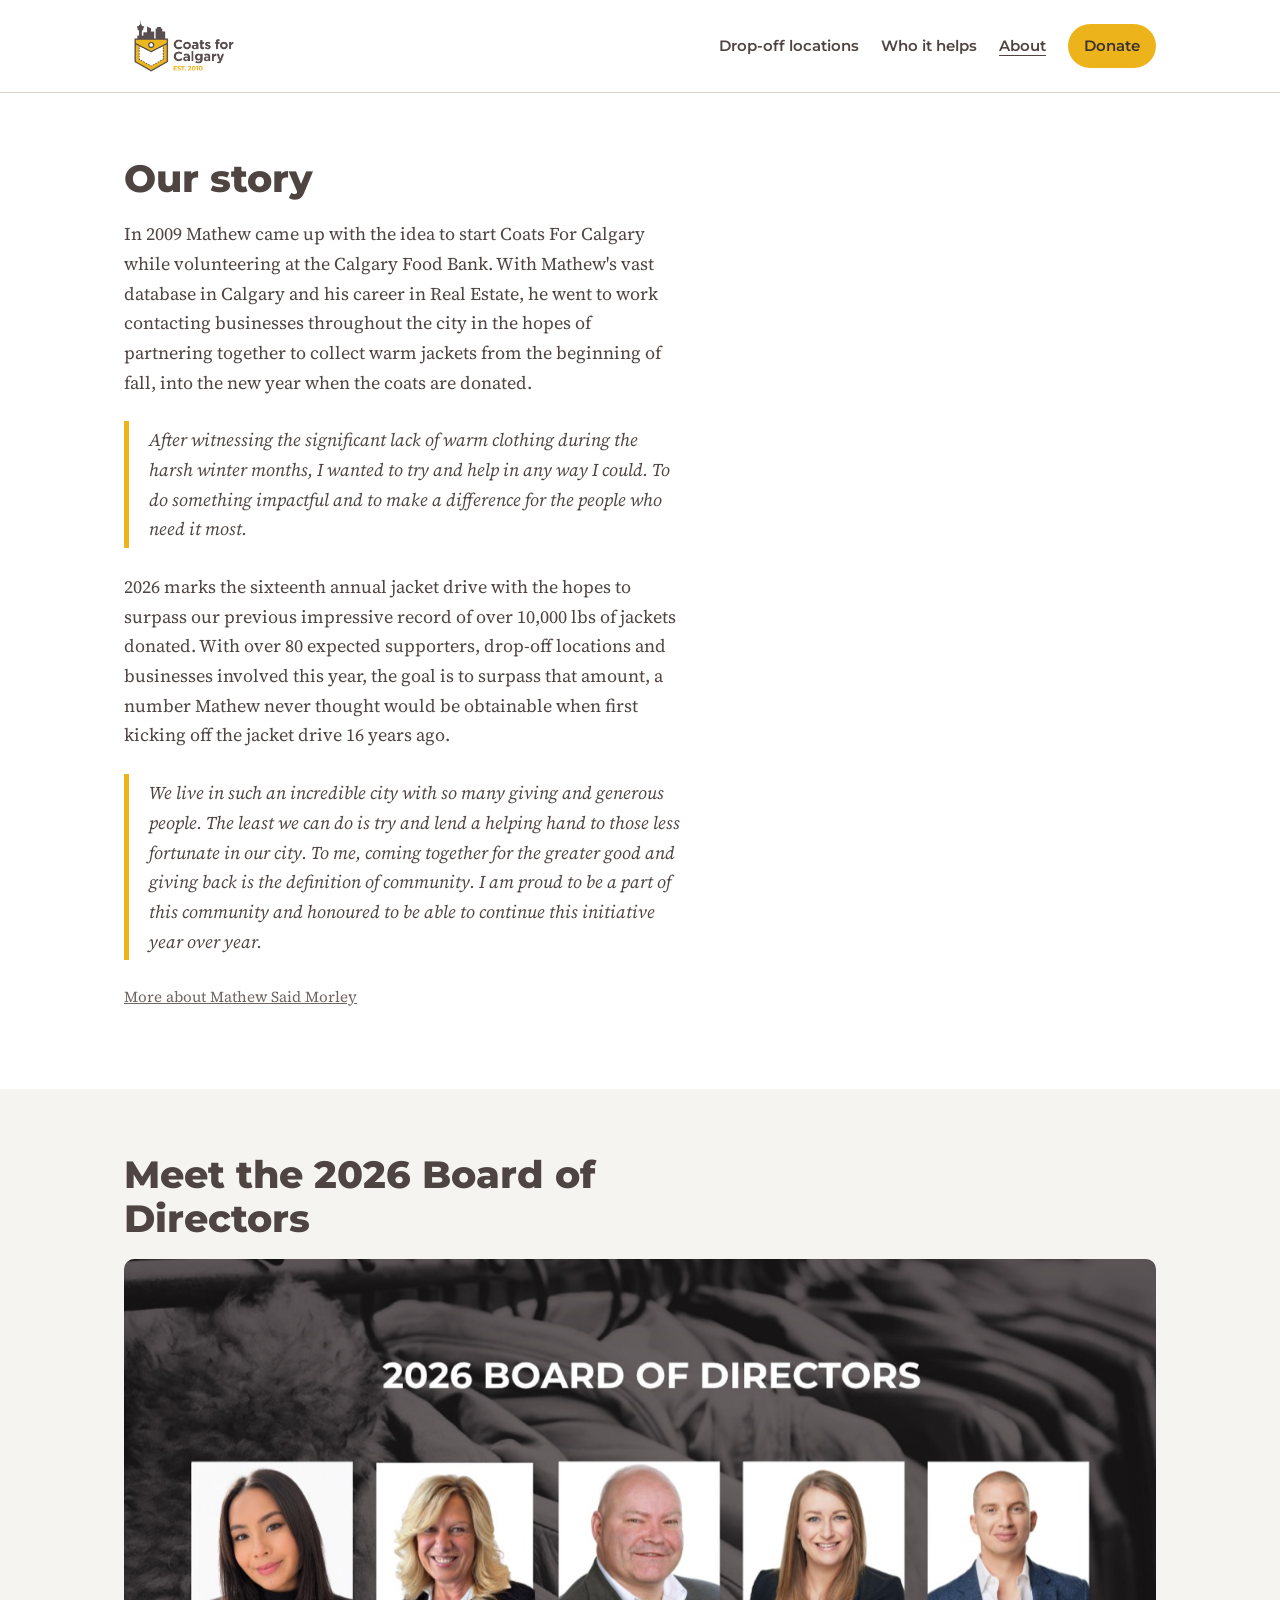
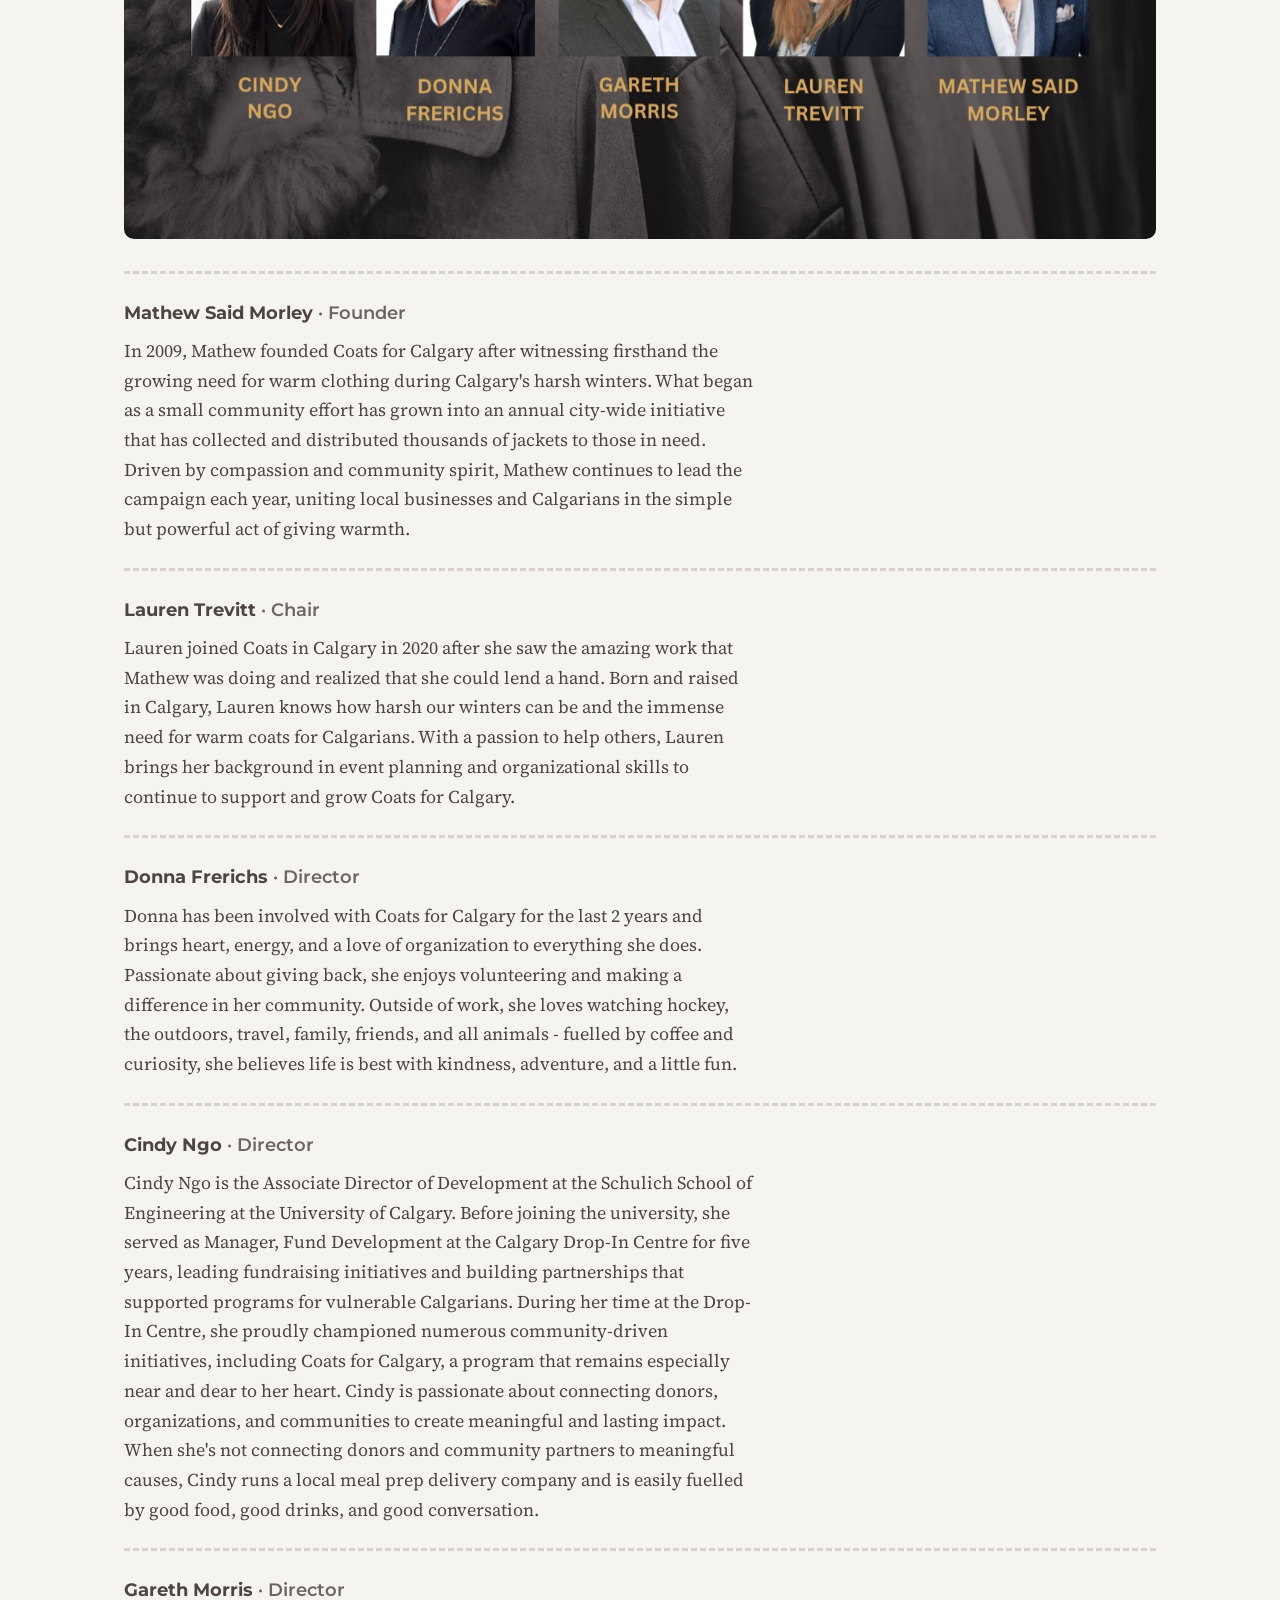
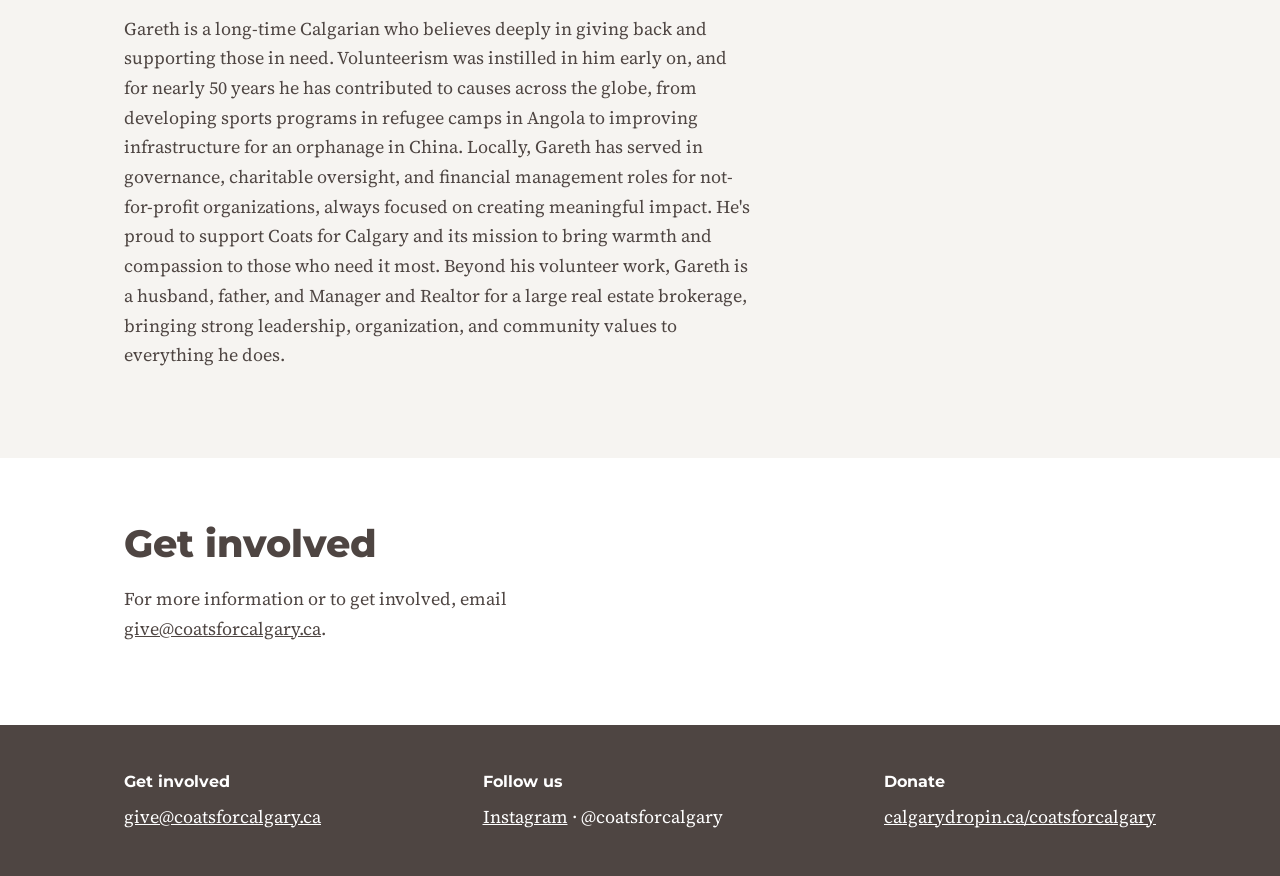
==== commit 4aaa40d6: "Lauren's edits: dates, Free Goods copy, 130+ groups, Facebook feed" ====
--- a/about.html
+++ b/about.html
@@ -4,10 +4,10 @@
 <meta charset="utf-8">
 <meta name="viewport" content="width=device-width, initial-scale=1, viewport-fit=cover">
 <title>About · Coats for Calgary</title>
-<meta name="description" content="Drop off a warm coat at a location across Calgary. Coats for Calgary collects coats, mitts, gloves and scarves for the Calgary Drop-In Centre and more than 100 social service groups.">
+<meta name="description" content="The 16th annual Coats for Calgary drive runs October 21, 2026 to January 19, 2027. Drop off clean, gently used or new coats and warm winter items at a participating location. Every coat goes to the Calgary Drop-In Centre.">
 <meta property="og:type" content="website">
 <meta property="og:title" content="About · Coats for Calgary">
-<meta property="og:description" content="Your old winter coat could keep someone warm tonight. Drop off any coat, in any condition, at a location across Calgary.">
+<meta property="og:description" content="Your old winter coat could keep someone warm tonight. Drop off clean, gently used or new coats at a participating location across Calgary, October 21, 2026 to January 19, 2027.">
 <meta property="og:url" content="https://coatsforcalgary.ca/about.html">
 <meta property="og:image" content="https://coatsforcalgary.ca/images/cfc-logo.jpg">
 <meta name="twitter:card" content="summary_large_image">
@@ -82,7 +82,7 @@
 <footer>
   <div class="wrap">
     <div><h3>Get involved</h3><p><a href="mailto:give@coatsforcalgary.ca">give@coatsforcalgary.ca</a></p></div>
-    <div><h3>Follow us</h3><p><a href="https://www.instagram.com/coatsforcalgary" target="_blank" rel="noopener">Instagram</a> · <a href="https://www.facebook.com/coatsforcalgary" target="_blank" rel="noopener">Facebook</a> · @coatsforcalgary</p></div>
+    <div><h3>Follow us</h3><p><a href="https://www.instagram.com/coatsforcalgary" target="_blank" rel="noopener">Instagram</a> · @coatsforcalgary</p></div>
     <div><h3>Donate</h3><p><a href="https://calgarydropin.ca/coatsforcalgary" target="_blank" rel="noopener">calgarydropin.ca/coatsforcalgary</a></p></div>
   </div>
 </footer>
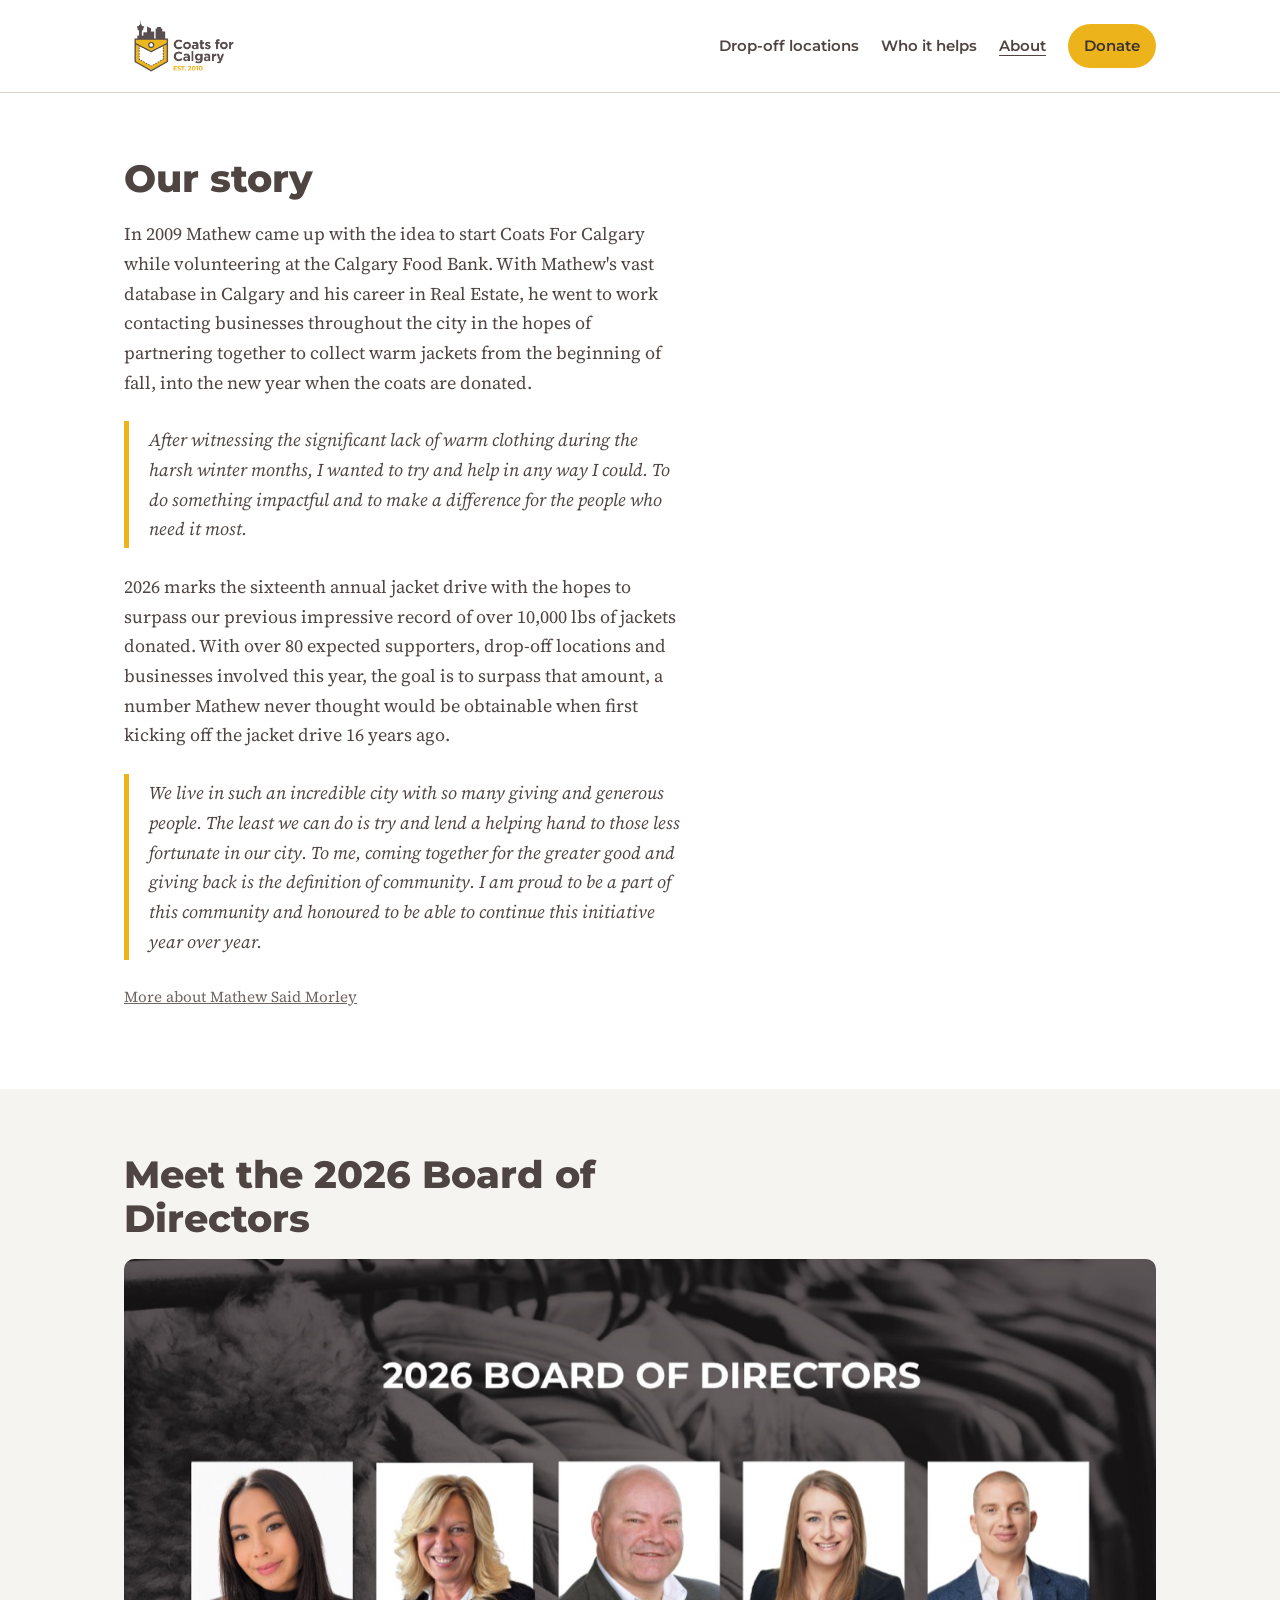
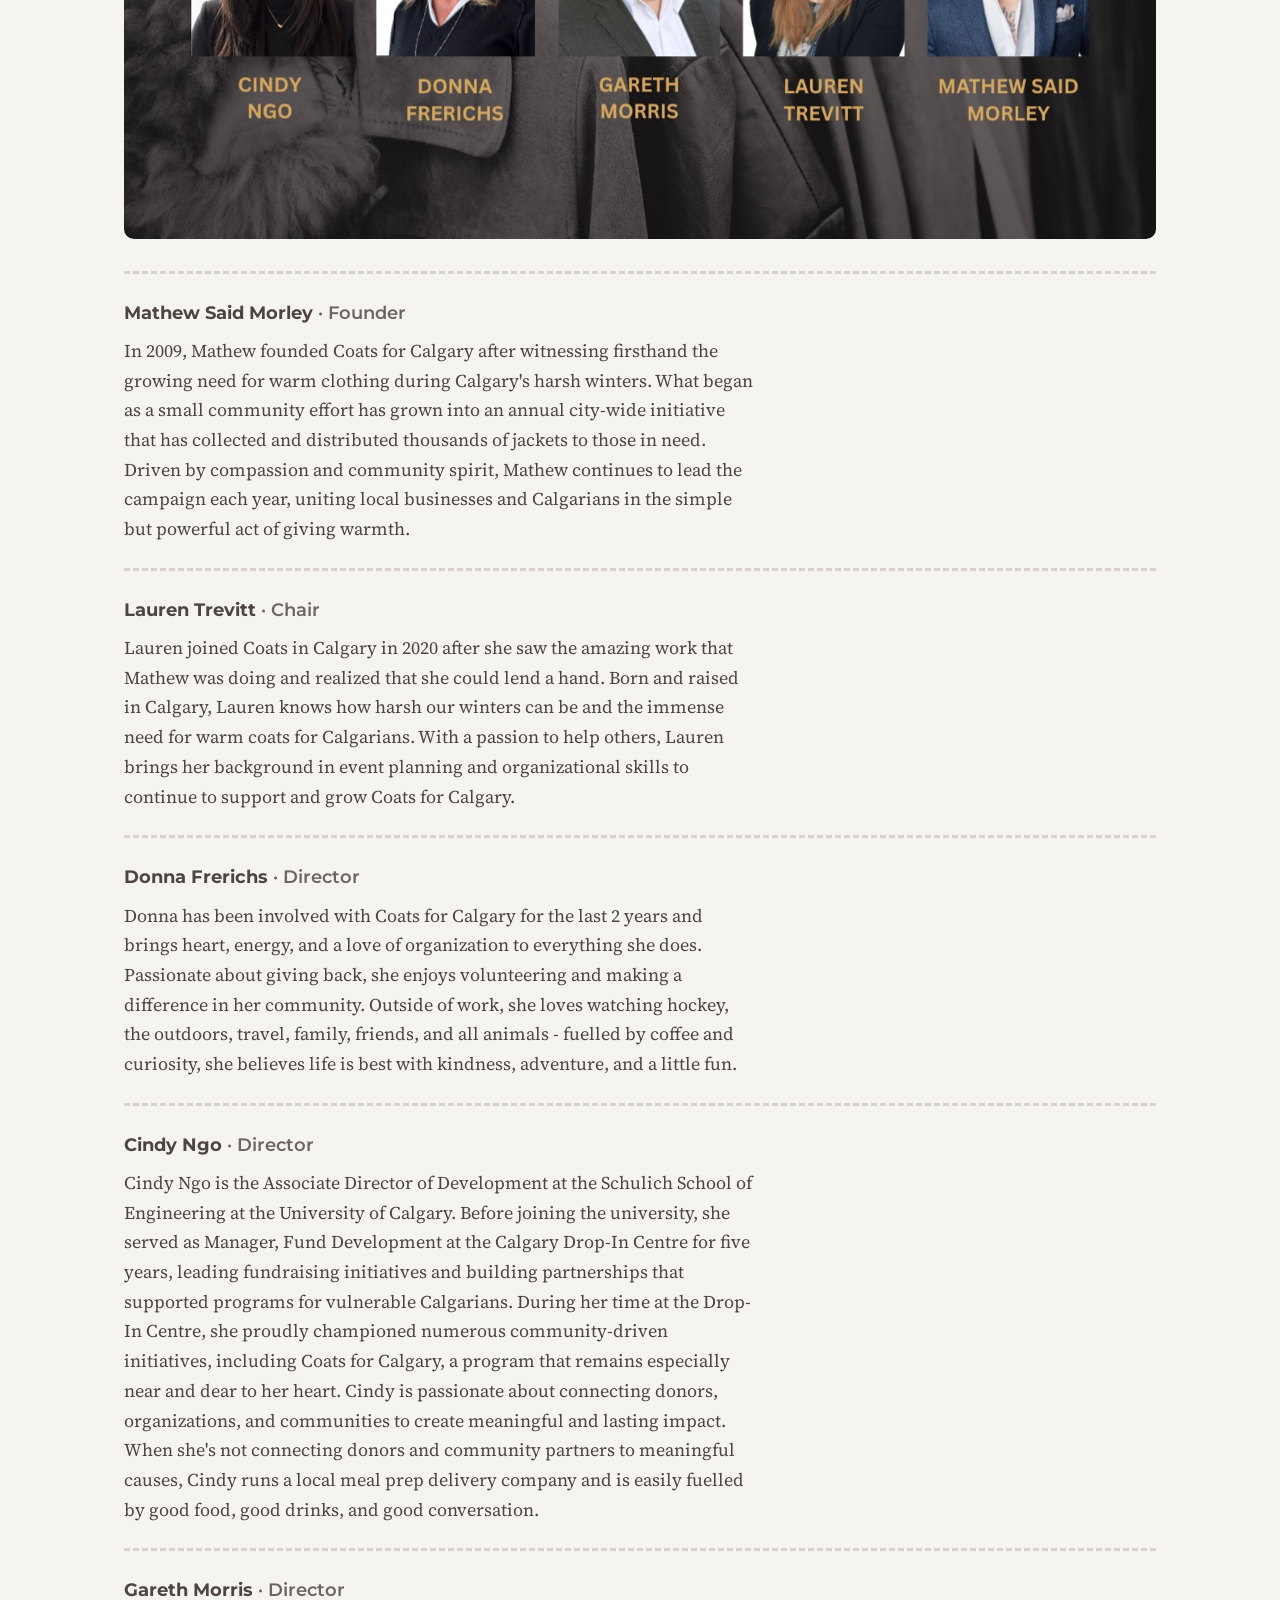
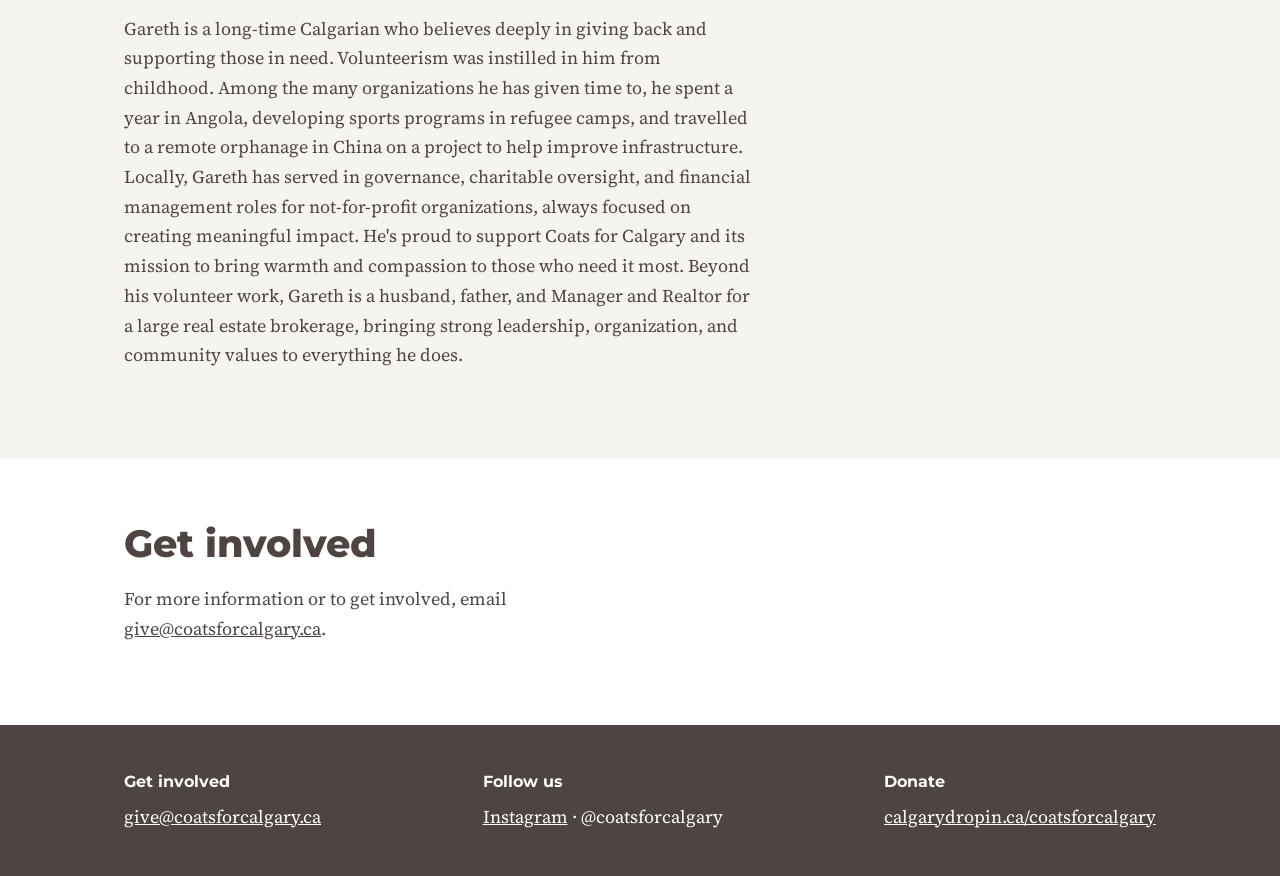
==== commit 5f861174: "Add files via upload" ====
--- a/about.html
+++ b/about.html
@@ -66,7 +66,7 @@
     </div>
     <div class="member">
       <h3>Gareth Morris <span class="role">· Director</span></h3>
-      <p>Gareth is a long-time Calgarian who believes deeply in giving back and supporting those in need. Volunteerism was instilled in him early on, and for nearly 50 years he has contributed to causes across the globe, from developing sports programs in refugee camps in Angola to improving infrastructure for an orphanage in China. Locally, Gareth has served in governance, charitable oversight, and financial management roles for not-for-profit organizations, always focused on creating meaningful impact. He's proud to support Coats for Calgary and its mission to bring warmth and compassion to those who need it most. Beyond his volunteer work, Gareth is a husband, father, and Manager and Realtor for a large real estate brokerage, bringing strong leadership, organization, and community values to everything he does.</p>
+      <p>Gareth is a long-time Calgarian who believes deeply in giving back and supporting those in need. Volunteerism was instilled in him from childhood. Among the many organizations he has given time to, he spent a year in Angola, developing sports programs in refugee camps, and travelled to a remote orphanage in China on a project to help improve infrastructure. Locally, Gareth has served in governance, charitable oversight, and financial management roles for not-for-profit organizations, always focused on creating meaningful impact. He's proud to support Coats for Calgary and its mission to bring warmth and compassion to those who need it most. Beyond his volunteer work, Gareth is a husband, father, and Manager and Realtor for a large real estate brokerage, bringing strong leadership, organization, and community values to everything he does.</p>
     </div>
   </div>
 </section>
--- a/styles/main.css
+++ b/styles/main.css
@@ -1,3 +1,9 @@
+
+/* supporter logos */
+.sponsors{list-style:none;padding:0;margin:24px 0 0;display:grid;grid-template-columns:repeat(auto-fill,minmax(160px,1fr));gap:14px}
+.sponsors li{background:#fff;border:1px solid var(--line);border-radius:8px;aspect-ratio:3/2;padding:14px}
+.sponsors img{display:block;width:100%;height:100%;object-fit:contain}
+.sponsors-note{margin-top:20px}
 :root{
   --bg:#ffffff; --paper:#f6f4f1; --ink:#4e4542; --ink-soft:#6f6560;
   --gold:#ecb31b; --gold-ink:#3b3330; --line:#d9d2cc; --flag:#fff4cf; --flag-ink:#6b5200;
@@ -72,6 +78,7 @@
 
 .locs{display:grid;grid-template-columns:repeat(auto-fill,minmax(240px,1fr));gap:18px;margin-top:28px}
 .loc{border:3px dashed var(--line);border-radius:10px;padding:18px 20px}
+.loc-logo{display:block;height:60px;width:auto;max-width:100%;object-fit:contain;object-position:left center;background:#fff;padding:6px 8px;border-radius:6px;margin:0 0 12px}
 .loc h3{font-size:1.05rem;margin:0 0 4px}
 .loc p{margin:0;color:var(--ink-soft);font-size:1rem}
 .loc a{font-family:Montserrat,sans-serif;font-weight:600;font-size:.9rem}
@@ -108,3 +115,10 @@
 .member p{margin:0;max-width:70ch}
 .member .role{color:var(--ink-soft);font-weight:600}
 footer a{color:var(--bg)}
+
+.quads{display:flex;flex-wrap:wrap;gap:10px;margin:18px 0 8px}
+.quads a{font-family:Montserrat,sans-serif;font-weight:700;font-size:.9rem;text-decoration:none;color:var(--ink);border:2px solid var(--ink);border-radius:999px;padding:7px 14px}
+.quads a:hover{background:var(--ink);color:var(--bg)}
+h3.quad{font-size:1.3rem;margin:40px 0 0;scroll-margin-top:20px}
+h3.quad span{color:var(--ink-soft);font-weight:600}
+.loc h4{font-family:Montserrat,sans-serif;font-size:1.02rem;margin:0 0 4px}
